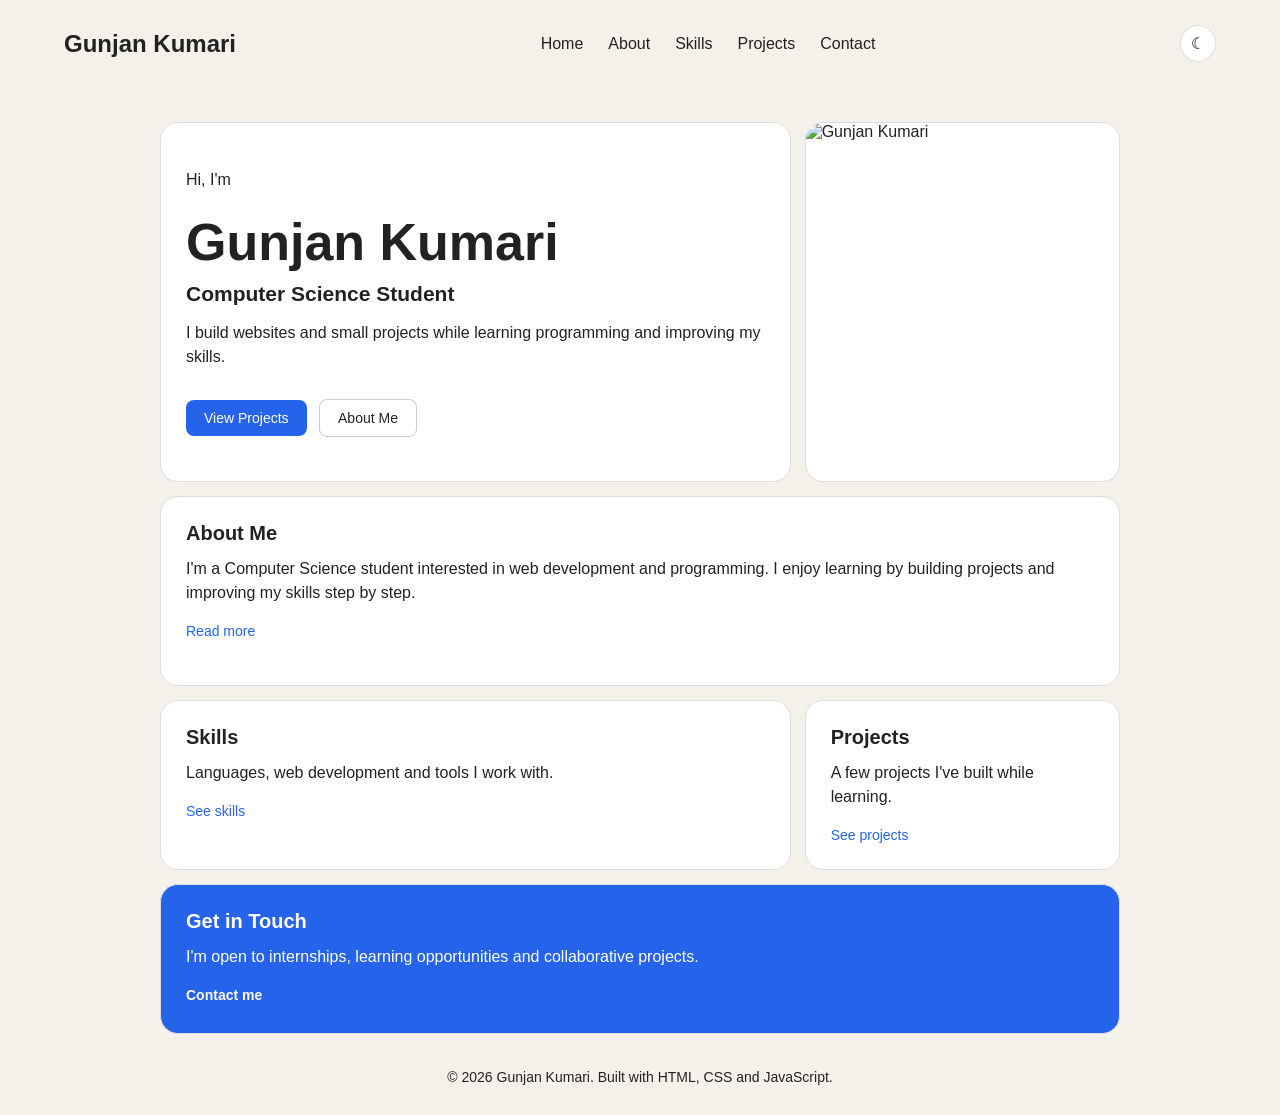
==== index.html @ 8773b402 "portfolio" ====
<!DOCTYPE html>
<html lang="en">

<head>
  <meta charset="UTF-8">
  <meta name="viewport" content="width=device-width, initial-scale=1.0">
  <title>Gunjan Kumari | Portfolio</title>
  <link rel="stylesheet" href="style.css">
</head>

<body>

  <header>
    <nav>
      <div class="logo">Gunjan Kumari</div>

      <div class="nav-bars">
        <a href="index.html">Home</a>
        <a href="about.html">About</a>
        <a href="skills.html">Skills</a>
        <a href="projects.html">Projects</a>
        <a href="contact.html">Contact</a>
      </div>

      <button id="theme-btn">☾</button>
    </nav>
  </header>


  <main>

    <section id="home">

      <p>Hi, I'm</p>

      <h1>Gunjan Kumari</h1>

      <h2>Computer Science Student</h2>

      <p>
        I build websites and small projects while learning
        programming and improving my skills.
      </p>

      <div class="home-buttons">
        <a href="projects.html">View Projects</a>
        <a href="about.html">About Me</a>
      </div>

    </section>


    <section id="profile">

      <img src="profile.jpg" alt="Gunjan Kumari">

    </section>


    <section id="about">

      <h2>About Me</h2>

      <p>
        I'm a Computer Science student interested in web development
        and programming. I enjoy learning by building projects and
        improving my skills step by step.
      </p>

      <a href="about.html">Read more</a>

    </section>


    <section id="skills">

      <h2>Skills</h2>

      <p>
        Languages, web development and tools I work with.
      </p>

      <a href="skills.html">See skills</a>

    </section>


    <section id="projects">

      <h2>Projects</h2>

      <p>
        A few projects I've built while learning.
      </p>

      <a href="projects.html">See projects</a>

    </section>


    <section id="contact">

      <h2>Get in Touch</h2>

      <p>
        I'm open to internships, learning opportunities
        and collaborative projects.
      </p>

      <a href="contact.html">Contact me</a>

    </section>

  </main>


  <footer>

    <p>
      &copy; <span id="year"></span> Gunjan Kumari.
      Built with HTML, CSS and JavaScript.
    </p>

  </footer>


  <script src="script.js"></script>

</body>

</html>
---- style.css ----
* {
  margin: 0;
  padding: 0;
  box-sizing: border-box;
}

body {
  min-height: 100vh;
  font-family: Arial, sans-serif;
  background-color: #f4f1ea;
  color: #222;
}

header {
  padding: 25px 5%;
}

nav {
  display: flex;
  justify-content: space-between;
  align-items: center;
}

.logo {
  font-size: 24px;
  font-weight: bold;
}

.nav-bars {
  display: flex;
  gap: 25px;
}

.nav-bars a {
  text-decoration: none;
  color: #222;
}

.nav-bars a:hover {
  color: #2563eb;
}

#theme-btn {
  border: 1px solid #ddd;
  background-color: white;
  padding: 8px 10px;
  border-radius: 50%;
  cursor: pointer;
  font-size: 16px;
}

#theme-btn:hover {
  background-color: #f0f2f5;
}

main {
  max-width: 1000px;
  margin: 35px auto;
  padding: 0 20px;
  display: grid;
  grid-template-columns: 2fr 1fr;
  gap: 14px;
}

section {
  background-color: white;
  border: 1px solid #ddd;
  border-radius: 18px;
  padding: 25px;
}

section h2 {
  font-size: 20px;
  margin-bottom: 12px;
}

section p {
  line-height: 1.5;
  margin-bottom: 10px;
}

#home {
  min-height: 360px;
  display: flex;
  flex-direction: column;
  justify-content: center;
}

#home h1 {
  font-size: 52px;
  margin: 10px 0;
}

#home h2 {
  font-size: 21px;
  margin-bottom: 15px;
}

#home > p {
  max-width: 600px;
}

.home-buttons {
  margin-top: 12px;
}

.home-buttons a {
  display: inline-block;
  padding: 10px 18px;
  margin-right: 8px;
  border-radius: 8px;
  text-decoration: none;
  font-size: 14px;
}

.home-buttons a:first-child {
  background-color: #2563eb;
  color: white;
}

.home-buttons a:last-child {
  border: 1px solid #ccc;
  color: #222;
}

.home-buttons a:hover {
  opacity: 0.85;
}

#profile {
  height: 360px;
  padding: 0;
  overflow: hidden;
  border-radius: 18px;
}

#profile img {
  width: 100%;
  height: auto;
  display: block;
}

#about {
  grid-column: span 2;
  min-height: 190px;
}

#skills {
  min-height: 170px;
}

#projects {
  min-height: 170px;
}

#contact {
  grid-column: span 2;
  min-height: 150px;
  background-color: #2563eb;
  color: white;
}

section a {
  display: inline-block;
  margin-top: 8px;
  color: #2563eb;
  text-decoration: none;
  font-size: 14px;
}

section a:hover {
  text-decoration: underline;
}

#contact a {
  color: white;
  font-weight: bold;
}

footer {
  max-width: 1000px;
  margin: 30px auto;
  padding: 0 20px;
  text-align: center;
  font-size: 14px;
}

.details-page {
  max-width: 850px;
  margin: 35px auto;
  padding: 0 20px;
  display: grid;
  grid-template-columns: 1fr 1fr;
  gap: 14px;
}

.page-intro {
  grid-column: span 2;
}

.page-intro h1 {
  font-size: 42px;
  margin-bottom: 10px;
}

.skills {
  min-height: 150px;
}

.skills-list {
  display: flex;
  flex-wrap: wrap;
  gap: 8px;
  margin-top: 15px;
}

.skills-list span {
  padding: 6px 10px;
  background-color: #f0f2f5;
  border-radius: 20px;
  font-size: 13px;
}

.learning-list {
  margin-top: 15px;
}

.learning-list p {
  margin-bottom: 10px;
}

.about-card {
  min-height: 150px;
}

.about-card h3 {
  margin-bottom: 8px;
}

.about-card p {
  margin-bottom: 10px;
}

.project-card {
  min-height: 200px;
}

.project-card h2 {
  margin-bottom: 10px;
}

.project-tech {
  display: flex;
  flex-wrap: wrap;
  gap: 8px;
  margin: 15px 0;
}

.project-tech span {
  padding: 6px 10px;
  background-color: #f0f2f5;
  border-radius: 6px;
  font-size: 13px;
}

.project-link {
  display: inline-block;
  margin-top: 5px;
  color: #2563eb;
  text-decoration: none;
  font-size: 14px;
}

.project-link:hover {
  text-decoration: underline;
}

.project-status {
  display: inline-block;
  margin-top: 5px;
  padding: 6px 10px;
  background-color: #f0f2f5;
  border-radius: 6px;
  font-size: 13px;
}

.contact-card {
  min-height: 160px;
}

.contact-card h2 {
  margin-bottom: 10px;
}

.contact-card a {
  display: inline-block;
  margin-top: 5px;
  color: #2563eb;
  text-decoration: none;
  font-size: 14px;
}

.contact-card a:hover {
  text-decoration: underline;
}

.dark-mode {
  background-color: #181818;
  color: white;
}

.dark-mode section {
  background-color: #242424;
  border-color: #444;
}

.dark-mode .nav-bars a {
  color: white;
}

.dark-mode #theme-btn {
  background-color: #242424;
  color: white;
  border-color: #555;
}

.dark-mode .home-buttons a:last-child {
  color: white;
  border-color: #555;
}

.dark-mode section a {
  color: #60a5fa;
}

.dark-mode #contact {
  background-color: #2563eb;
  color: white;
}

.dark-mode #contact a {
  color: white;
}

.dark-mode .skills-list span,
.dark-mode .project-tech span,
.dark-mode .project-status {
  background-color: #333;
  color: white;
}

#top-btn {
  display: none;
  position: fixed;
  right: 20px;
  bottom: 20px;
  width: 40px;
  height: 40px;
  border: none;
  border-radius: 50%;
  background-color: #2563eb;
  color: white;
  font-size: 20px;
  cursor: pointer;
}

#top-btn:hover {
  opacity: 0.8;
}

@media (max-width: 768px) {
header {
    padding: 18px 20px;
}

nav {
    flex-direction: column;
    gap: 15px;
}

.nav-bars {
    gap: 15px;
    flex-wrap: wrap;
    justify-content: center;
}

main {
    grid-template-columns: 1fr;
    margin: 25px auto;
    padding: 0 15px;
}

#home {
    min-height: 320px;
}

#home h1 {
    font-size: 38px;
}

#profile {
    height: 350px;
    min-height: 0;
}

#about, #contact {
    grid-column: auto;
}

section {
    padding: 20px;
}

.details-page {
    grid-template-columns: 1fr;
    margin: 25px auto;
    padding: 0 15px;
}

.page-intro {
    grid-column: auto;
}

.page-intro h1 {
    font-size: 36px;
}

footer {
    padding: 0 15px;
  }
}
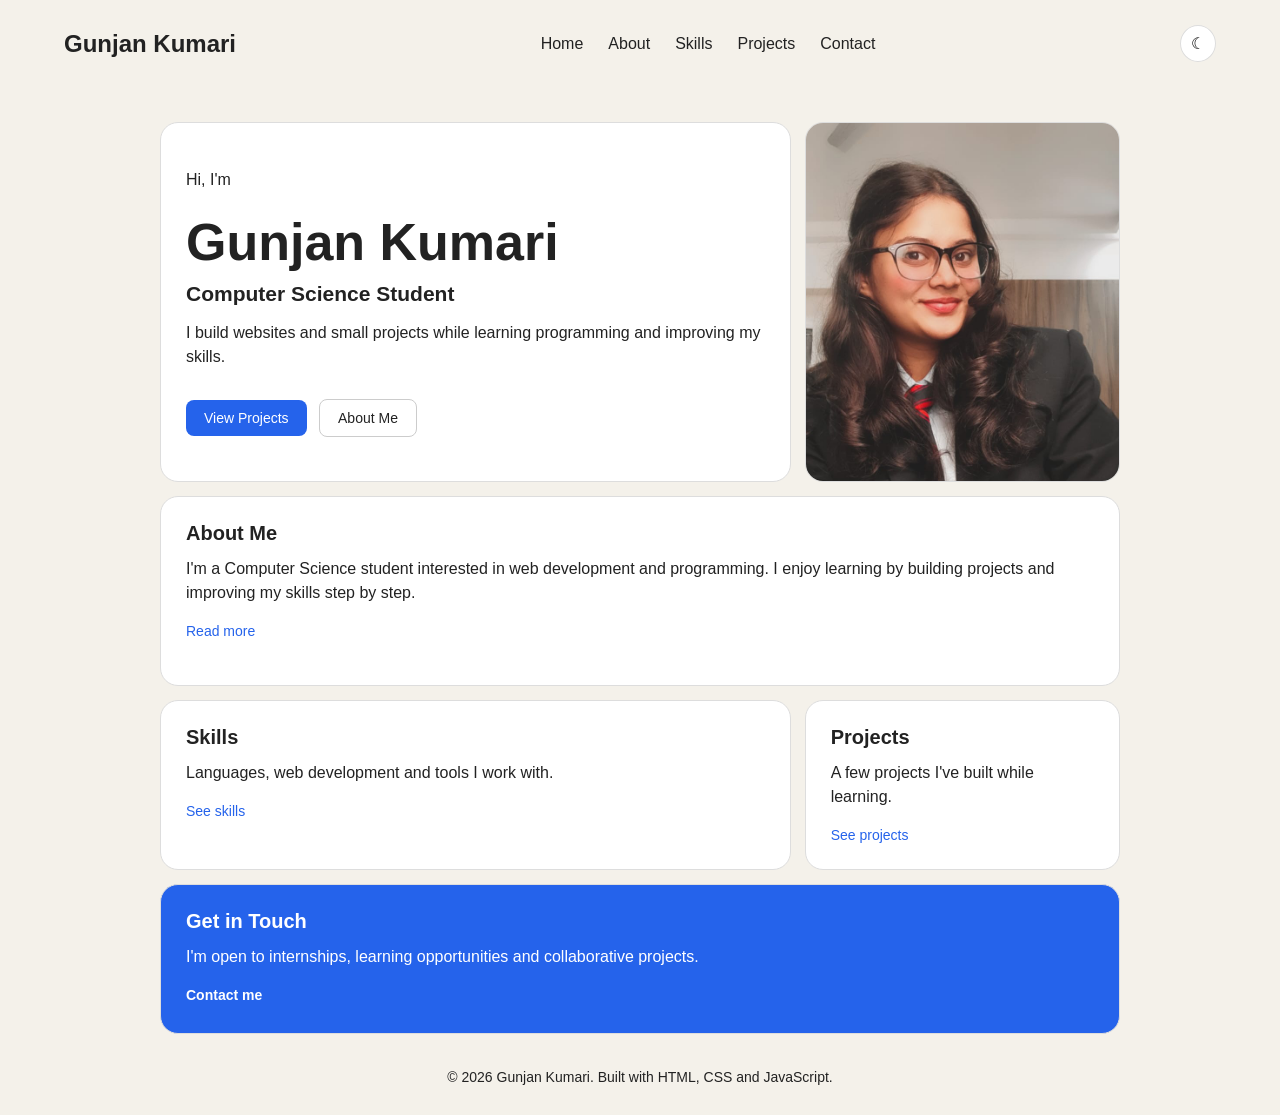
==== commit 4f0df788: "portfolio created" ====
--- a/index.html
+++ b/index.html
@@ -52,7 +52,7 @@
 
     <section id="profile">
 
-      <img src="profile.jpg" alt="Gunjan Kumari">
+      <img src="Profile.jpg" alt="Gunjan Kumari">
 
     </section>
 
